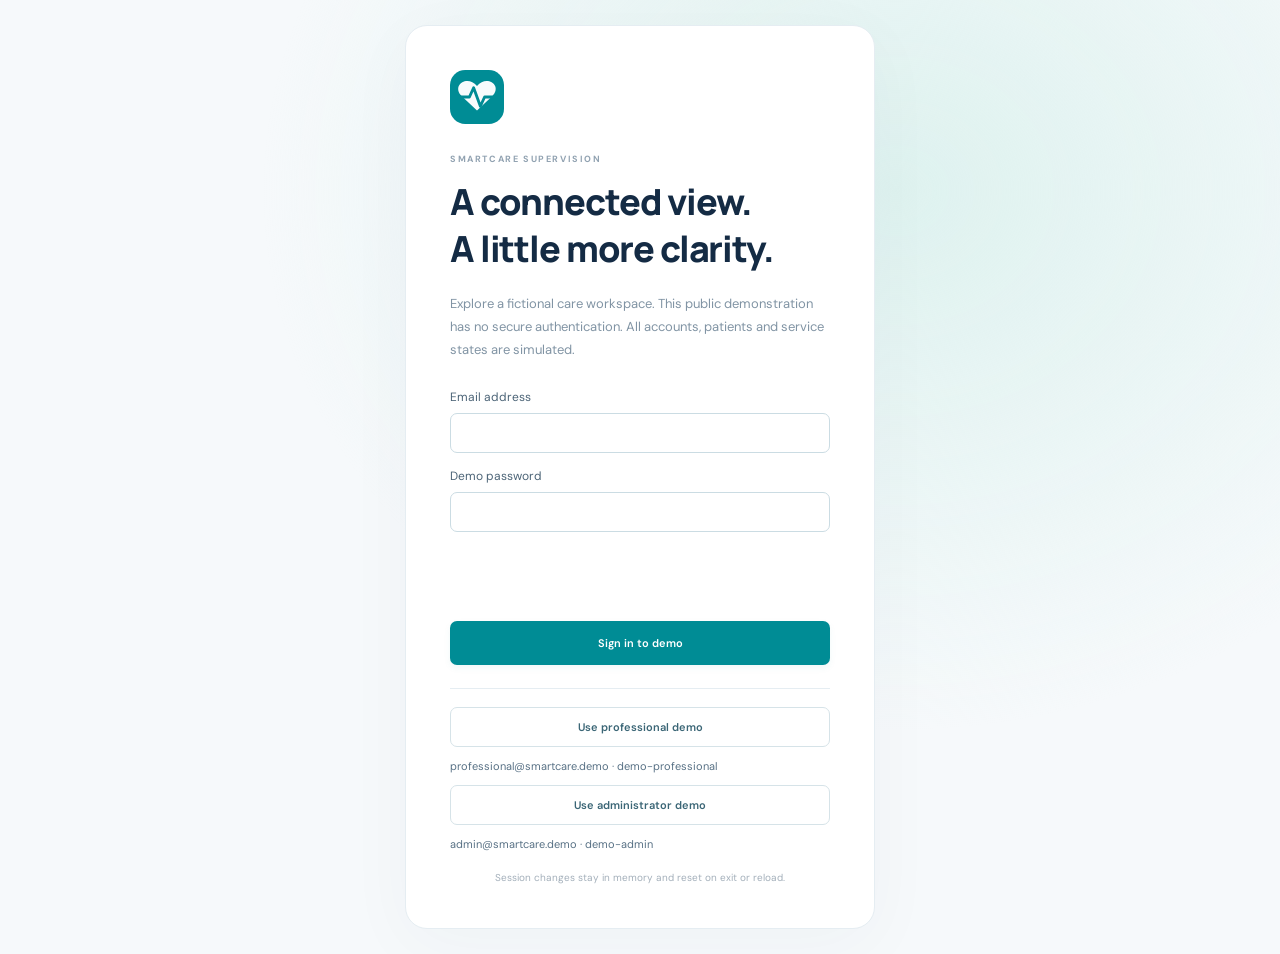
==== frontend/supervision/index.html @ 4664e4dd "Complete patient demo and add supervision application" ====
<!doctype html>
<html lang="en">
<head>
  <meta charset="utf-8">
  <meta name="viewport" content="width=device-width,initial-scale=1">
  <meta name="theme-color" content="#008c95">
  <meta name="description" content="SmartCare professional and administration demonstration workspace. Fictional data only.">
  <title>SmartCare · Supervision</title>
  <link rel="icon" href="./icon.svg" type="image/svg+xml">
  <link rel="manifest" href="./manifest.webmanifest">
  <link rel="stylesheet" href="../patient/styles.css">
  <link rel="stylesheet" href="../shared/forms.css">
  <link rel="stylesheet" href="./styles.css">
  <script type="module" src="./app.mjs"></script>
</head>
<body>
  <a class="skip-link" href="#main-content">Skip to content</a>
  <section class="welcome-screen" id="login-screen">
    <div class="welcome-card">
      <img src="./icon.svg" width="54" height="54" alt="">
      <div class="eyebrow">SMARTCARE SUPERVISION</div>
      <h1>A connected view.<br>A little more clarity.</h1>
      <p>Explore a fictional care workspace. This public demonstration has no secure authentication. All accounts, patients and service states are simulated.</p>
      <form id="login-form" class="login-form">
        <label>Email address<input type="email" name="email" required maxlength="120" autocomplete="username"></label>
        <label>Demo password<input type="password" name="password" required maxlength="100" autocomplete="current-password"></label>
        <p id="login-message" class="form-message" role="status"></p>
        <button class="button button-primary" id="login-submit">Sign in to demo</button>
      </form>
      <div class="demo-access">
        <button class="button button-outline" data-demo-role="professional">Use professional demo</button>
        <small>professional@smartcare.demo · demo-professional</small>
        <button class="button button-outline" data-demo-role="administrator">Use administrator demo</button>
        <small>admin@smartcare.demo · demo-admin</small>
      </div>
      <small>Session changes stay in memory and reset on exit or reload.</small>
    </div>
  </section>
  <div class="app-shell" id="workspace" hidden>
    <aside class="sidebar" aria-label="Main navigation">
      <a class="brand" id="workspace-brand" href="#patients"><img src="./icon.svg" alt="" width="35" height="35"><span>SmartCare<span class="brand-dot">.</span></span></a>
      <div class="portal-label" id="portal-label">PROFESSIONAL PORTAL</div>
      <nav class="navigation" id="navigation"></nav>
      <div class="sidebar-bottom">
        <div class="sidebar-note"><span class="live-dot"></span><span>Demo workspace<br><small>Fictional data · memory only</small></span></div>
        <button class="logout" data-logout>Exit demo</button>
        <div class="profile"><span class="avatar" id="profile-initials"></span><div><strong id="profile-name"></strong><small id="profile-role"></small></div></div>
      </div>
    </aside>
    <div class="main-column">
      <header class="topbar">
        <div class="breadcrumb">Supervision <span>/</span><strong id="breadcrumb">Patients</strong></div>
        <div class="topbar-actions"><span class="demo-label"><span></span>DEMO MODE</span><button class="button button-outline" data-logout>Exit demo</button></div>
      </header>
      <main id="main-content" tabindex="-1">
        <div class="page-heading"><div><div class="eyebrow" id="page-eyebrow">YOUR CARE WORKSPACE</div><h1 id="page-title">Assigned patients</h1><p id="page-description"></p></div><span class="date-label" id="current-date"></span></div>
        <div class="demo-toolbar"><span>Demo preview</span><label class="sr-only" for="preview-state">Demo data state</label>
          <select id="preview-state"><option value="normal">Normal data</option><option value="empty">Empty data</option><option value="error">Service error</option><option value="loading">Loading data</option><option value="unavailable">Services unavailable</option><option value="available">Services available</option></select>
          <span id="workspace-summary">Simulated data only</span>
        </div>
        <div id="view" aria-live="polite"></div>
        <footer class="page-footer"><span>SmartCare / A little clarity, every day.</span><span>Demonstration · No medical recommendations</span></footer>
      </main>
    </div>
  </div>
  <div id="toast" class="toast" role="status" hidden></div>
</body>
</html>
---- frontend/patient/styles.css ----
@import url('https://fonts.googleapis.com/css2?family=DM+Sans:wght@400;450;500;550;600;650;700&family=Manrope:wght@400;500;600;650;700;750;800&display=swap');
:root{--teal:#008c95;--teal-dark:#00727c;--navy:#142b44;--muted:#7a8a9c;--border:#e5edf2;--bg:#f6f9fb;--green:#21ad7b;--radius:14px;font-family:'DM Sans',-apple-system,BlinkMacSystemFont,'Segoe UI',sans-serif;color:var(--navy);background:var(--bg);font-size:14px;font-synthesis:none}*{box-sizing:border-box}body{margin:0}button,a,input,select{-webkit-tap-highlight-color:transparent}button,input,select{font:inherit}button,a{touch-action:manipulation}button{cursor:pointer}a{color:inherit;text-decoration:none}button:disabled{cursor:default;opacity:.4}button:focus-visible,a:focus-visible,select:focus-visible{outline:3px solid #52c2c7;outline-offset:4px}[hidden]{display:none!important}.icon-definitions{position:absolute;width:0;height:0;overflow:hidden}.icon{width:21px;height:21px;fill:none;stroke:currentColor;stroke-width:1.7;stroke-linecap:round;stroke-linejoin:round;flex-shrink:0}.app-shell{display:flex;min-height:100vh}.sidebar{width:224px;position:fixed;inset:0 auto 0 0;border-right:1px solid var(--border);background:#fff;padding:32px 18px 0;display:flex;flex-direction:column;z-index:20}.brand{display:flex;align-items:center;gap:9px;padding:0 10px;font-family:Manrope,sans-serif;font-size:23px;font-weight:800;letter-spacing:-1px}.brand-dot{color:var(--teal)}.portal-label{font-size:9px;font-weight:700;letter-spacing:1.8px;color:#95a3b2;margin:36px 16px 16px}.navigation{display:grid;gap:9px}.navigation a{position:relative;display:flex;align-items:center;gap:13px;padding:15px 17px;border-radius:7px;color:#697b8f;font-weight:500;font-size:13px;min-height:48px}.navigation a:hover{background:#f5f9fa}.navigation a.active{color:var(--teal-dark);background:#e9f7f7;font-weight:700}.navigation a.active:before{content:'';position:absolute;left:0;top:13px;bottom:13px;width:3px;background:var(--teal);border-radius:3px}.navigation a.active use[href='#i-grid']{fill:currentColor;stroke-width:.5}.nav-count{margin-left:auto;background:#d5efee;padding:2px 6px;border-radius:5px;font-size:10px}.sidebar-bottom{margin-top:auto}.sidebar-note{border:1px solid var(--border);border-radius:9px;display:flex;gap:9px;font-size:11px;margin:30px 7px 22px;padding:13px 10px;line-height:1.7}.sidebar-note .live-dot{margin-top:6px}.sidebar-note small{font-size:10px;color:var(--muted)}.logout{display:flex;align-items:center;gap:13px;border:0;background:none;color:#718195;margin:0 0 24px 16px;font-size:12px}.profile{display:flex;align-items:center;gap:9px;margin:0 -18px;padding:19px 22px;border-top:1px solid var(--border)}.profile strong{font-size:11px;font-weight:650;display:block}.profile small{font-size:9px;display:block;margin-top:5px;color:var(--muted)}.avatar{width:33px;height:33px;border-radius:50%;background:#e5f1ed;color:#4c7a6a;display:grid;place-items:center;font-size:10px;font-weight:700;flex-shrink:0}.main-column{margin-left:224px;min-width:0;flex:1}.topbar{height:74px;padding:0 42px;background:#fff;border-bottom:1px solid var(--border);display:flex;align-items:center;justify-content:space-between}.breadcrumb{color:#97a2af;font-size:11px;display:flex;gap:13px;align-items:center}.breadcrumb span{color:#ced7df}.breadcrumb strong{color:#4b6074;font-weight:500}.topbar-actions{display:flex;gap:23px;align-items:center}.demo-label{display:flex;align-items:center;gap:6px;color:#85939f;font-size:9px;letter-spacing:1.25px;font-weight:700}.demo-label>span{width:5px;height:5px;background:var(--teal);border-radius:50%}.icon-button{position:relative;border:0;background:transparent;display:inline-flex;align-items:center;justify-content:center;width:35px;height:35px;border-radius:8px;color:#7c8d9c}.icon-button:hover{background:#eff6f7;color:var(--teal)}.notification-dot{position:absolute;right:6px;top:6px;background:#db775a;width:7px;height:7px;border-radius:100%;border:2px solid #fff}.small-avatar{width:31px;height:31px}main{max-width:1510px;margin:auto;padding:37px 42px 0;outline:none}.page-heading{display:flex;align-items:center;justify-content:space-between;gap:20px;margin-bottom:30px}.eyebrow{font-size:9px;font-weight:700;letter-spacing:1.6px;color:#91a2b1;margin-bottom:9px}h1,h2,h3,p{margin:0}h1{font-family:Manrope,sans-serif;font-size:29px;letter-spacing:-1.15px;line-height:1.3;font-weight:800}.page-heading p{color:#8190a1;font-size:12px;margin-top:9px}.heading-tools{display:flex;align-items:center;gap:17px}.date-label{font-size:11px;color:#8291a0}.button{border:1px solid transparent;border-radius:7px;min-height:40px;display:inline-flex;align-items:center;justify-content:center;gap:8px;padding:10px 15px;font-size:11px;font-weight:600;white-space:nowrap;transition:background .15s,transform .15s}.button:active{transform:translateY(1px)}.button .icon{width:15px;height:15px}.button-subtle{background:#fff;border-color:var(--border);color:#6b7e8e}.button-subtle:hover{border-color:#b4cbcd;color:var(--teal)}.button-primary{background:var(--teal);color:#fff;box-shadow:0 3px 7px #008c9510}.button-primary:hover{background:var(--teal-dark)}.button-outline{background:#fff;border-color:#d6e3e8;color:#3b6676}.button-outline:hover{background:#f1f9f9;border-color:#8abcbf}.reading-meta{display:flex;align-items:center;gap:15px;color:#8b99a8;font-size:10px;margin-bottom:15px}.live-status{display:flex;align-items:center;gap:7px;color:#4b7880;font-weight:600}.live-dot{width:6px;height:6px;border-radius:50%;background:var(--green);display:inline-block;flex-shrink:0;box-shadow:0 0 0 3px #21ad7b0c}.metric-grid{display:grid;grid-template-columns:repeat(3,minmax(0,1fr));gap:19px;margin-bottom:23px}.metric-card{background:#fff;border:1px solid var(--border);border-radius:var(--radius);padding:21px 22px 17px;box-shadow:0 3px 6px #142b4402;min-width:0}.metric-top{display:flex;gap:10px;align-items:center;font-size:12px;font-weight:600}.metric-icon{width:34px;height:34px;border-radius:11px;display:grid;place-items:center;flex-shrink:0}.metric-icon .icon{width:20px;height:20px}.heart-icon{background:#fff0f2;color:#d7677b}.oxygen-icon{background:#eaf7fe;color:#409cc7}.quality-icon{background:#ebf8f2;color:#41a77d}.metric-unit{margin-left:auto;font-size:9px;color:#98a7b4;font-weight:500}.metric-value{display:flex;align-items:baseline;gap:6px;margin-top:15px;min-height:59px}.metric-value strong{font-family:Manrope,sans-serif;letter-spacing:-2px;font-size:43px;font-weight:750;line-height:1.2;font-variant-numeric:tabular-nums}.metric-value>span{font-size:15px;color:#9aa6b3}.sparkline{margin-left:auto;width:94px;height:38px;align-self:center;fill:none;stroke-width:1.6;stroke-linejoin:round}.rose-line{stroke:#dfa2af}.blue-line{stroke:#79bcda}.metric-footer{display:flex;gap:6px;align-items:center;color:#91a0ae;font-size:9px;margin-top:7px}.tiny-dot{display:inline-block;width:5px;height:5px;border-radius:50%;flex-shrink:0}.rose-dot{background:#dc8e9c}.blue-dot{background:#64acd0}.green-dot{background:#26b985}.teal-dot{background:var(--teal)}.quality-value{display:flex;align-items:center;gap:15px;margin-top:17px;min-height:57px}.quality-value strong{font-family:Manrope,sans-serif;font-size:31px;font-weight:700;letter-spacing:-1px;color:#248164}.quality-bars{display:flex;gap:4px;align-items:flex-end;height:31px;margin-left:auto;margin-right:6px}.quality-bars i{width:6px;background:#40ad89;border-radius:2px}.quality-bars i:nth-child(1){height:9px;opacity:.35}.quality-bars i:nth-child(2){height:15px;opacity:.5}.quality-bars i:nth-child(3){height:21px;opacity:.65}.quality-bars i:nth-child(4){height:26px;opacity:.8}.quality-bars i:nth-child(5){height:31px}.dashboard-grid{display:grid;grid-template-columns:minmax(0,1fr) 310px;gap:22px}.panel{background:#fff;border:1px solid var(--border);border-radius:var(--radius);overflow:hidden;box-shadow:0 3px 6px #142b4402}.panel-header{display:flex;justify-content:space-between;align-items:flex-start;gap:15px;padding:24px 24px 16px}.panel h2{font-family:Manrope,sans-serif;font-size:14px;font-weight:750;letter-spacing:-.35px;display:flex;align-items:center;gap:8px}.panel h2 .icon{width:17px;height:17px;color:#7e92a2}.panel-header p{color:#96a4b1;font-size:10px;margin-top:7px;line-height:1.5}.segmented{display:flex;gap:3px;background:#f4f7f9;border:1px solid #edf1f4;border-radius:7px;padding:3px;flex-shrink:0}.segmented button{border:0;background:transparent;font-size:9px;color:#7c90a2;padding:7px 10px;white-space:nowrap;border-radius:5px}.segmented button.selected{background:var(--teal);color:white;box-shadow:0 2px 4px #008c9520}.chart-panel .panel-header{align-items:center}.chart-metric-tabs{display:flex;align-items:center;gap:19px;padding:10px 25px 3px}.chart-tab{border:0;background:transparent;padding:6px 0;display:flex;align-items:center;gap:6px;font-size:10px;color:#9aa8b4}.chart-tab.selected{color:#4a6879}.chart-unit{margin-left:auto;color:#99a8b5;font-size:9px}.chart-container{position:relative;padding:7px 10px 0 4px;min-height:260px}#reading-chart{width:100%;height:284px;display:block;overflow:visible}#reading-chart text{font-family:'DM Sans',sans-serif;font-size:10px;fill:#95a6b5}.chart-bottom{display:flex;justify-content:space-between;align-items:center;gap:10px;margin:2px 24px 0;border-top:1px solid #f0f4f6;padding:17px 0 21px}.chart-bottom p{font-size:9px;line-height:1.7;color:#9caab6}.source-label{white-space:nowrap;letter-spacing:1px;font-size:8px;color:#abb5bf}.chart-tooltip{position:absolute;background:var(--navy);color:white;padding:9px 12px;border-radius:7px;box-shadow:0 4px 20px #142b4420;font-size:11px;pointer-events:none;z-index:5;line-height:1.7}.right-column{display:grid;gap:19px;align-content:start}.compact{padding:19px 20px 8px;align-items:center}.compact h2{font-size:12px}.compact .icon-button{height:24px;width:24px}.device-identity{display:flex;align-items:center;gap:13px;padding:16px 23px 19px}.device-illustration{width:43px;height:50px;border-radius:12px;background:#eff7f8;display:grid;place-items:center;color:#4a8390}.device-illustration .icon{width:28px;height:28px}.device-identity strong{font-size:12px;font-weight:600}.device-connection{font-size:10px;color:#3b967b;margin-top:8px;display:flex;align-items:center;gap:6px}.device-details{border-top:1px solid #eff3f6;margin:0 22px;padding:8px 0 15px;display:grid;gap:15px}.device-details>div{display:flex;justify-content:space-between;gap:10px;font-size:10px}.device-details dt{display:flex;align-items:center;gap:8px;color:#8b9cae}.device-details dt .icon{width:13px;height:13px}.device-details dd{margin:0;color:#607a92;font-size:9px}.text-link{font-size:9px;color:#6d919b;white-space:nowrap}.text-link:hover{color:var(--teal)}.empty-alert{display:flex;align-items:center;flex-direction:column;padding:12px 16px 19px;text-align:center}.check-circle{display:grid;place-items:center;background:#e4f7f0;color:#56b698;border-radius:50%;width:40px;height:40px;margin-bottom:10px}.check-circle .icon{width:20px;height:20px}.empty-alert strong{font-size:11px;font-weight:600}.empty-alert p{color:#95a4b3;font-size:10px;line-height:1.7;margin-top:7px}.quick-actions{border-top:1px solid #eff3f6;padding:15px 17px;display:flex;gap:9px}.quick-actions .button{flex:1;font-size:10px;padding:9px;min-height:37px}.quick-actions .icon{width:13px;height:13px}.demo-footnote{display:flex;align-items:center;gap:8px;margin:22px 0;color:#97a5b3;font-size:9px;line-height:1.7}.demo-footnote .icon{width:13px;height:13px}.page-footer{border-top:1px solid var(--border);display:flex;justify-content:space-between;gap:12px;margin-top:28px;padding:21px 0 25px;color:#a0adba;font-size:9px}.footer-separator{color:#ced7e0;margin:0 9px}.notice{padding:13px 17px;background:#fff6e7;border:1px solid #f3dfb6;border-radius:9px;font-size:11px;line-height:1.7;color:#8a642c;margin-bottom:18px}.table-toolbar{display:flex;align-items:center;flex-wrap:wrap;gap:20px;border-top:1px solid var(--border);border-bottom:1px solid var(--border);padding:18px 24px}.table-toolbar label{font-size:11px;color:#7890a0;display:flex;align-items:center;gap:9px}select{border:1px solid #dce6eb;border-radius:6px;color:#4e687a;background:#fff;padding:8px 28px 8px 10px;font-size:11px}.muted{color:#8d9caa;font-size:10px;margin-left:auto}.table-scroll{overflow-x:auto}table{border-collapse:collapse;width:100%;text-align:left;white-space:nowrap}th{color:#8598a7;background:#f9fbfc;font-size:10px;font-weight:500;padding:14px 24px}td{font-size:11px;padding:14px 24px;border-top:1px solid #eef3f5;color:#5a7386}td:first-child{font-variant-numeric:tabular-nums;color:#4c6477}tbody tr:hover{background:#fbfdfd}.status-chip{font-size:10px;color:#338c73;background:#edf8f3;padding:5px 9px;border-radius:5px;display:inline-block;white-space:nowrap}.status-chip.warning{color:#997032;background:#fff4df}.source-chip{font-size:9px;letter-spacing:.7px;color:#9aa8b2}.pagination{display:flex;justify-content:space-between;align-items:center;gap:10px;padding:19px 24px;border-top:1px solid var(--border);font-size:11px;color:#8b9caa}.pagination>div{display:flex;gap:8px}.pagination .button{min-height:32px;font-size:10px}.alert-list{padding:10px 24px 24px}.large-empty{padding:60px 20px}.large-empty .check-circle{width:54px;height:54px}.large-empty strong{font-size:16px}.large-empty p{font-size:12px}.alert-row{display:flex;align-items:center;gap:15px;padding:18px 0;border-top:1px solid var(--border)}.alert-row:first-child{border-top:0}.alert-row .scenario-icon{flex-shrink:0}.alert-row h3{font-size:12px;font-weight:600}.alert-row p{font-size:10px;line-height:1.7;color:#8a9cac;margin-top:5px}.alert-row>.button{margin-left:auto}.section-note{font-size:10px;color:#96a5b2;margin:15px 3px;line-height:1.7}.device-page-grid{display:grid;grid-template-columns:1fr 1fr;gap:22px}.device-large{padding:23px 24px;display:flex;align-items:center;gap:22px}.device-large>.icon{width:62px;height:62px;padding:12px;background:#edf7f7;border-radius:15px;color:#4e9298}.device-large strong{font-family:Manrope,sans-serif;font-size:16px}.device-large p{font-size:11px;color:#93a3b1;margin-top:6px}.full-details{margin:0 24px 20px}.full-details>div{display:flex;justify-content:space-between;gap:20px;padding:15px 0;border-top:1px solid var(--border);font-size:11px}.full-details dt{color:#8a9dab}.full-details dd{margin:0;text-align:right;color:#587185}.demo-controls .panel-header{padding-bottom:23px}.demo-controls .panel-header>.icon{color:#8da3af}.scenario{display:flex;align-items:center;gap:12px;width:calc(100% - 48px);margin:0 24px;border:0;border-top:1px solid var(--border);background:transparent;text-align:left;padding:18px 0;color:var(--navy)}.scenario:hover strong{color:var(--teal)}.scenario-icon{width:36px;height:36px;border-radius:10px;background:#eaf7f2;color:#40a47f;display:grid;place-items:center}.scenario-icon .icon{width:18px;height:18px}.scenario-icon.amber{background:#fff5e4;color:#c49b58}.scenario-icon.slate{background:#f0f3f6;color:#8398ac}.scenario>span:nth-child(2){flex:1}.scenario strong{display:block;font-size:12px;font-weight:600}.scenario small{display:block;font-size:10px;color:#94a4b2;margin-top:6px;line-height:1.5}.scenario>.icon{width:14px;height:14px;color:#8fa4b3}.inline-note{margin:5px 24px 23px;font-size:10px;line-height:1.7;color:#9aabb7;background:#f7fafb;border-radius:7px;padding:12px}.toast{position:fixed;bottom:27px;left:50%;transform:translateX(-50%);background:var(--navy);color:#fff;font-size:12px;padding:14px 22px;border-radius:9px;box-shadow:0 7px 25px #142b4425;z-index:80;max-width:calc(100% - 32px);line-height:1.6}dialog{max-width:460px;width:calc(100% - 36px);border:1px solid var(--border);border-radius:16px;padding:26px;color:var(--navy);box-shadow:0 20px 60px #142b4425}dialog::backdrop{background:#142b4455;backdrop-filter:blur(3px)}.dialog-heading{display:flex;align-items:center;justify-content:space-between;margin-bottom:20px}.dialog-heading h2{font-family:Manrope,sans-serif;font-size:19px}#alert-dialog-content h3{font-size:15px;margin:12px 0}#alert-dialog-content p{color:#8194a4;font-size:12px;line-height:1.8;margin-bottom:16px}#alert-dialog-content dl{margin-bottom:25px;font-size:12px;line-height:2}#alert-dialog-content dt{color:#8a9daa}#alert-dialog-content dd{margin:0 0 12px}.welcome-screen{min-height:100dvh;display:grid;place-items:center;padding:25px;background:radial-gradient(ellipse at 70% 20%,#def2ef 0,transparent 50%),var(--bg)}.welcome-card{background:white;border:1px solid var(--border);border-radius:22px;max-width:470px;padding:44px;box-shadow:0 15px 70px #143b4b09}.welcome-card>.eyebrow{margin:25px 0 14px}.welcome-card h1{font-size:36px}.welcome-card p{color:#8194a4;font-size:13px;line-height:1.8;margin:19px 0 27px}.welcome-card .button{width:100%;justify-content:space-between}.welcome-card>small{display:block;color:#a3afba;font-size:10px;margin-top:17px;text-align:center}.bad-signal .quality-value strong{color:#b48640}.bad-signal .quality-bars i{background:#cbab6f}.bad-signal .quality-bars i:nth-child(n+3){opacity:.15}.bad-signal .metric-value strong{color:#97a7b5}.offline .quality-value strong{color:#899dad}.offline .quality-bars i{background:#c8d1d8}
@media(min-width:1550px){main{padding-top:44px}.page-heading{margin-bottom:38px}.metric-card{padding:25px 26px 22px}.metric-grid{margin-bottom:26px}.dashboard-grid{grid-template-columns:minmax(0,1fr) 342px}.chart-container{padding-top:25px}#reading-chart{height:324px}.right-column{gap:23px}.compact{padding-top:24px}.device-details{gap:18px}.empty-alert{padding-bottom:23px}.chart-bottom{margin-top:18px}}
@media(max-width:1190px){.sidebar{width:193px;padding-left:12px;padding-right:12px}.brand{font-size:21px}.brand img{width:31px}.main-column{margin-left:193px}.profile{margin:0 -12px;padding-left:20px}.sidebar-note{font-size:10px}.topbar{padding:0 28px}main{padding:30px 28px 0}.dashboard-grid{grid-template-columns:minmax(0,1fr) 275px;gap:17px}.metric-grid{gap:15px}.metric-card{padding:18px 17px 16px}.metric-top{font-size:11px;gap:8px}.metric-unit{display:none}.metric-value strong{font-size:39px}.sparkline{width:66px}.metric-footer{font-size:8px}.quality-value strong{font-size:28px}.quality-bars{gap:3px}.quality-bars i{width:5px}.chart-panel .panel-header{align-items:flex-start;flex-direction:column;gap:16px}.panel-header{padding:21px 20px 13px}.chart-panel .segmented{align-self:flex-end;margin-top:-3px}.compact{padding:17px 17px 8px}.device-details{margin:0 18px}.quick-actions{padding:14px 13px;gap:7px}.quick-actions .button{font-size:9px;padding:8px}.date-label{display:none}.chart-container{padding-top:0}#reading-chart{height:263px}.chart-bottom{margin-right:20px;margin-left:20px}.source-label{display:none}.chart-metric-tabs{padding-top:0}.device-page-grid{grid-template-columns:1fr}}
@media(max-width:950px) and (min-width:701px){.sidebar{width:165px}.main-column{margin-left:165px}.brand{font-size:18px;gap:5px;padding:0 7px}.brand img{width:28px}.navigation a{font-size:12px;padding:14px 12px;gap:10px}.portal-label{font-size:8px;letter-spacing:1.1px;margin-left:12px}.sidebar-note{margin:20px 0}.profile{padding:17px 13px}.profile small{font-size:8px}.logout{margin-left:12px}main{padding:28px 24px 0}.topbar{padding:0 24px}.dashboard-grid{grid-template-columns:1fr}.chart-panel .panel-header{flex-direction:row;align-items:center}.chart-panel .segmented{align-self:center;margin:0}.right-column{grid-template-columns:1fr 1fr}.metric-card{padding:15px 13px}.metric-top{font-size:10px;gap:5px}.metric-icon{width:28px;height:28px;border-radius:9px}.metric-icon .icon{width:17px;height:17px}.metric-value strong{font-size:34px}.sparkline{display:none}.quality-value strong{font-size:24px}.quality-bars{height:25px;gap:2px;margin-right:0;transform:scale(.8);transform-origin:right}.metric-value,.quality-value{min-height:50px}.metric-footer{font-size:7px}.page-heading h1{font-size:26px}.page-heading p{font-size:11px}.page-heading{gap:8px}.heading-tools .button{font-size:10px;padding:8px 10px}.page-footer{font-size:8px}}
@media(max-width:700px){:root{font-size:13px}.sidebar{inset:auto 0 0;width:100%;height:73px;padding:0 12px calc(env(safe-area-inset-bottom,0px));border:0;border-top:1px solid var(--border);background:#ffffffed;backdrop-filter:blur(16px);flex-direction:row}.brand,.portal-label,.sidebar-bottom{display:none}.navigation{display:flex;justify-content:space-around;align-items:center;width:100%;gap:5px}.navigation a{flex:1;flex-direction:column;gap:5px;font-size:9px;padding:9px 8px;min-height:auto;border-radius:8px}.navigation a .icon{width:20px;height:20px}.navigation a.active{background:transparent}.navigation a.active:before{display:none}.nav-count{position:absolute;right:20%;top:4px;font-size:8px;padding:1px 4px}.main-column{margin-left:0;padding-bottom:78px}.topbar{height:67px;padding:0 21px}.breadcrumb{font-size:11px;font-weight:700;color:var(--navy)}.breadcrumb:before{content:'';background:url('./icon.svg') center/contain no-repeat;width:25px;height:25px;margin-right:-6px}.breadcrumb span,.breadcrumb strong{display:none}.topbar-actions{gap:15px}.demo-label{font-size:8px;letter-spacing:1px}.small-avatar{display:none}.topbar-actions .icon-button{width:26px;height:26px}main{padding:26px 20px 0}.page-heading{margin-bottom:21px;align-items:flex-start;gap:10px}.eyebrow{font-size:8px;letter-spacing:1.4px;margin-bottom:7px}.page-heading h1{font-size:26px;letter-spacing:-1px}.page-heading p{font-size:11px;margin-top:7px;line-height:1.5;max-width:245px}.heading-tools{padding-top:22px}.heading-tools .button{font-size:0;padding:0;min-height:32px;width:32px;gap:0;border-radius:50%;background:white}.heading-tools .button .icon{width:14px;height:14px}.heading-tools .button span{position:absolute;width:1px;height:1px;overflow:hidden;clip-path:inset(50%)}.reading-meta{font-size:9px;margin-bottom:13px;justify-content:space-between}.metric-grid{grid-template-columns:1fr 1fr;gap:12px;margin-bottom:17px}.metric-card{padding:15px 15px 13px;border-radius:12px}.metric-top{font-size:10px;gap:7px}.metric-icon{width:27px;height:27px;border-radius:8px}.metric-icon .icon{width:16px;height:16px}.metric-value{margin-top:12px;min-height:44px;gap:5px}.metric-value strong{font-size:36px;letter-spacing:-1.5px}.metric-value>span{font-size:12px}.sparkline{display:none}.metric-footer{font-size:8px;margin-top:5px;line-height:1.5}.metric-card:nth-child(3){grid-column:1/-1;display:grid;grid-template-columns:1fr auto;align-items:center;column-gap:10px;padding:12px 15px}.metric-card:nth-child(3) .metric-top{grid-row:1}.quality-value{margin:0;min-height:28px;gap:12px;grid-column:2;grid-row:1/3}.quality-value strong{font-size:21px;letter-spacing:-.5px}.quality-bars{height:23px;transform:scale(.7);transform-origin:center;gap:3px;width:40px;margin-right:-5px}.metric-card:nth-child(3) .metric-footer{margin:3px 0 0 34px;grid-column:1;grid-row:2;font-size:8px}.dashboard-grid{display:block}.panel{border-radius:12px}.panel-header{padding:19px 18px 13px}.panel h2{font-size:12px}.panel-header p{font-size:9px;line-height:1.6}.chart-panel .panel-header{flex-direction:column;gap:13px}.chart-panel .segmented{margin:0;align-self:flex-start}.segmented{padding:3px}.segmented button{font-size:9px;padding:6px 12px}.chart-metric-tabs{padding:6px 18px 0;gap:17px}.chart-tab{font-size:9px}.chart-container{min-height:185px;padding:0 7px 0 0}#reading-chart{height:auto;aspect-ratio:700/400}#reading-chart text{font-size:14px}.chart-bottom{margin:0 18px;padding:12px 0 15px}.chart-bottom p{font-size:8px}.right-column{display:grid;gap:16px;margin-top:16px}.device-panel .compact{padding:16px 18px 4px}.device-identity{padding:12px 20px 15px}.device-details{display:grid;grid-template-columns:1fr 1fr;gap:14px;margin:0 20px;padding:12px 0 16px}.device-details>div{font-size:9px;flex-direction:column;gap:6px}.device-details>div:first-child{display:none}.device-details dd{padding-left:21px;font-size:10px}.device-illustration{width:39px;height:44px}.device-identity strong{font-size:12px}.device-connection{font-size:10px}.alerts-panel .compact{padding:16px 18px 6px}.empty-alert{padding:14px 20px 18px}.quick-actions{padding:14px 17px}.quick-actions .button{font-size:10px;padding:9px;min-height:39px}.demo-footnote{font-size:8px;margin:18px 2px}.page-footer{font-size:8px;flex-direction:column;gap:8px;padding-bottom:16px;margin-top:22px}.notice{font-size:10px;padding:11px 13px}.table-toolbar{gap:12px;padding:15px 18px}.table-toolbar label{font-size:10px;justify-content:space-between;flex:1 1 100%}select{font-size:10px;max-width:190px}.muted{margin:0;font-size:9px}th,td{font-size:10px;padding:13px 18px}.pagination{padding:15px 18px;font-size:9px}.pagination .button{font-size:9px;padding:7px 9px}.panel-header>.button{font-size:9px;padding:8px 10px;min-height:34px}.panel-header>.button .icon{width:13px}.alert-list{padding:8px 18px 20px}.alert-row{flex-wrap:wrap;gap:11px}.alert-row>div{flex:1}.alert-row>.button{min-height:32px;font-size:10px}.large-empty{padding:40px 10px}.large-empty strong{font-size:14px}.device-large{padding:16px 18px;gap:14px}.device-large strong{font-size:14px}.device-large p{font-size:9px}.full-details{margin:0 18px 16px}.full-details>div{font-size:10px}.scenario{margin:0 18px;width:calc(100% - 36px);padding:16px 0}.scenario small{font-size:9px}.inline-note{margin:10px 18px 18px}.welcome-card{padding:32px}.welcome-card h1{font-size:31px}.toast{bottom:92px;width:max-content;font-size:11px}.chart-tooltip{font-size:10px}}
@media(prefers-reduced-motion:reduce){*{transition:none!important;scroll-behavior:auto!important}}
---- frontend/shared/forms.css ----
input,textarea{font:inherit;border:1px solid #cbdce3;border-radius:7px;padding:11px 12px;color:var(--navy);background:white;min-width:0;max-width:100%}
textarea{resize:vertical;min-height:90px}
input:focus-visible,textarea:focus-visible{outline:3px solid #52c2c7;outline-offset:3px}
.login-form{display:grid;gap:15px;margin:23px 0}
.login-form label,.form-grid label{display:grid;gap:8px;font-size:12px;color:#4c6477}
.login-form .button{justify-content:center;min-height:44px}
.form-message{color:#a34241;font-size:12px;line-height:1.7;min-height:1em}
.demo-access{border-top:1px solid var(--border);padding-top:18px;display:grid;gap:10px}
.demo-access p{margin:0 0 8px!important}
.demo-access small{font-size:11px;color:#587185;line-height:1.7;overflow-wrap:anywhere}
.demo-access .button{justify-content:center}
.mobile-exit{display:none}
.skip-link{position:fixed;top:-60px;left:16px;z-index:100;background:#fff;padding:12px;color:var(--teal)}
.skip-link:focus{top:8px}
@media(max-width:700px){.mobile-exit{display:inline-flex}.topbar-actions{gap:9px}.topbar-actions .mobile-exit{font-size:10px;min-height:36px;padding:7px 10px}.welcome-card{width:100%;padding:28px}.welcome-card h1{font-size:28px}}
---- frontend/supervision/styles.css ----
.sr-only{position:absolute;width:1px;height:1px;overflow:hidden;clip-path:inset(50%)}
.demo-toolbar{display:flex;align-items:center;gap:12px;flex-wrap:wrap;padding:12px 16px;margin-bottom:24px;border:1px solid #cde6e6;border-radius:10px;background:#eef9f8;font-size:11px;color:#406b74}
#workspace-summary{margin-left:auto}
.patient-summary{display:grid;grid-template-columns:repeat(3,minmax(0,1fr));gap:16px;margin-bottom:24px}
.summary-card{background:#fff;padding:20px;border:1px solid var(--border);border-radius:var(--radius)}
.summary-card strong{display:block;font:800 28px Manrope,sans-serif;color:var(--teal);margin-bottom:6px}
.summary-card span{font-size:11px;color:#657c8f}
.filter-bar{display:flex;flex-wrap:wrap;align-items:end;gap:16px;margin-bottom:22px}
.filter-bar label{display:grid;gap:7px;font-size:11px;color:#587185}
.filter-bar input{width:270px;max-width:100%}
.filter-bar select{min-height:40px}
.patients-grid{display:grid;grid-template-columns:repeat(3,minmax(0,1fr));gap:18px}
.patient-card{padding:22px;display:flex;flex-direction:column;gap:18px}
.patient-card h2{font-size:17px;display:block;margin-bottom:7px}
.patient-card .patient-code{font-size:10px;color:#647f90;letter-spacing:1px}
.patient-card-header{display:flex;justify-content:space-between;align-items:flex-start;gap:8px}
.patient-avatar{background:#eaf7f5;color:var(--teal);width:40px;height:40px;border-radius:12px;display:grid;place-items:center;font-weight:700}
.patient-values{display:grid;grid-template-columns:1fr 1fr;gap:8px}
.patient-values strong{font:800 27px Manrope,sans-serif;letter-spacing:-1px}
.patient-values small{color:#7d91a2;font-size:10px;display:block;margin-bottom:6px}
.patient-values .unit{font-size:11px;color:#7d91a2}
.patient-card dl{margin:0;font-size:11px;line-height:1.7}
.patient-card dl>div{display:flex;justify-content:space-between;gap:8px;margin-top:10px}
.patient-card dt{color:#7a8a9c}.patient-card dd{margin:0;text-align:right}
.patient-card .button{margin-top:auto}
.patient-card time{font-size:10px}
.access-check{font-size:11px;line-height:1.8;color:#607f90;margin:24px 0}
.access-check a{color:var(--teal);text-decoration:underline}
.clinical-chart{display:block;width:100%;min-height:180px;padding:10px}
.detail-grid{display:grid;grid-template-columns:1fr 1fr;gap:20px;margin-bottom:22px}
.detail-values{display:flex;gap:28px;padding:20px 24px;flex-wrap:wrap}
.detail-values strong{font:800 32px Manrope,sans-serif;display:block}
.detail-values small{font-size:11px;color:#7a8a9c}
.freshness{font-size:11px;color:#587185;line-height:1.8}
.freshness.stale{color:#9b6730}
.stack{display:grid;gap:22px}
.back-link{display:inline-block;font-size:12px;color:var(--teal);margin-bottom:22px}
.form-grid{display:flex;align-items:end;flex-wrap:wrap;gap:16px;padding:20px 24px;border-top:1px solid var(--border)}
.form-grid label{flex:1;min-width:140px}
.form-grid select{min-height:41px;max-width:100%}
.form-grid input{width:100%}
.row-actions{display:flex;align-items:center;gap:8px}
.row-actions .button{min-height:34px;padding:7px 10px}
.alert-details{padding:0 24px 24px}
.alert-details dl{display:grid;grid-template-columns:140px 1fr;gap:14px;font-size:12px;line-height:1.7}
.alert-details dt{color:#7a8a9c}.alert-details dd{margin:0;overflow-wrap:anywhere}
.alert-details textarea{width:100%}
.alert-details form{display:grid;gap:14px;max-width:600px}
.alert-details .table-scroll{margin-top:20px}
.inline-message{margin:20px 24px;color:#587185;line-height:1.8;font-size:12px}
.state-card{padding:45px 28px;text-align:center}
.state-card h2{display:block;font-size:20px;margin-bottom:12px}
.state-card p{font-size:12px;color:#607f90;line-height:1.8;margin-bottom:18px}
.empty-list{padding:30px 24px;font-size:12px;line-height:1.8;color:#607f90}
.service-grid{display:grid;grid-template-columns:repeat(3,minmax(0,1fr));gap:18px}
.service-card{padding:24px;display:grid;gap:16px}
.service-card h2{font-size:15px}
.service-card p{font-size:11px;line-height:1.7;color:#587185}
.inline-select{width:140px}
.navigation .nav-glyph{width:22px;text-align:center;font-size:18px;line-height:1}
.navigation a span:last-child:not(.nav-count){min-width:0}
.notice strong{display:block;margin-bottom:4px}
@media(max-width:1200px){.patients-grid{grid-template-columns:repeat(2,minmax(0,1fr))}.service-grid{grid-template-columns:1fr 1fr}}
@media(max-width:700px){
  main{padding-left:16px;padding-right:16px}.topbar{padding:0 16px}.topbar-actions .button{font-size:10px;min-height:36px;padding:7px 10px}
  .patients-grid,.detail-grid,.service-grid{grid-template-columns:1fr}
  .patient-summary{gap:9px}.summary-card{padding:14px 10px}.summary-card strong{font-size:23px}.summary-card span{font-size:10px;line-height:1.5}
  .patient-card{padding:20px}.patient-card h2{font-size:17px}.patient-card .button{font-size:12px;min-height:42px}
  .demo-toolbar{gap:10px;font-size:11px;padding:12px}#workspace-summary{margin-left:0;width:100%;font-size:10px}
  .filter-bar{gap:12px}.filter-bar label{flex:1;min-width:120px}.filter-bar input{width:100%}
  .filter-bar select{max-width:100%;font-size:12px}
  .detail-values{padding:18px}.detail-values strong{font-size:27px}.detail-grid{gap:16px}
  .form-grid{padding:18px;gap:15px}.form-grid label{flex-basis:100%}.form-grid .button{width:100%}
  .alert-details{padding:0 18px 20px}.alert-details dl{grid-template-columns:1fr;gap:7px}.alert-details dd{margin-bottom:10px}
  .navigation{gap:0}.navigation a{font-size:9px;padding:9px 2px}.navigation .nav-glyph{font-size:19px}.navigation .nav-count{right:5%;font-size:8px}
  .clinical-chart{min-height:150px}.clinical-chart text{font-size:18px}.breadcrumb{font-size:10px}.topbar-actions{gap:8px}.topbar .demo-label{font-size:7px}
  .page-heading h1{font-size:25px}.page-heading p{max-width:none;font-size:12px}.page-heading{display:block}.status-chip{font-size:10px}
}
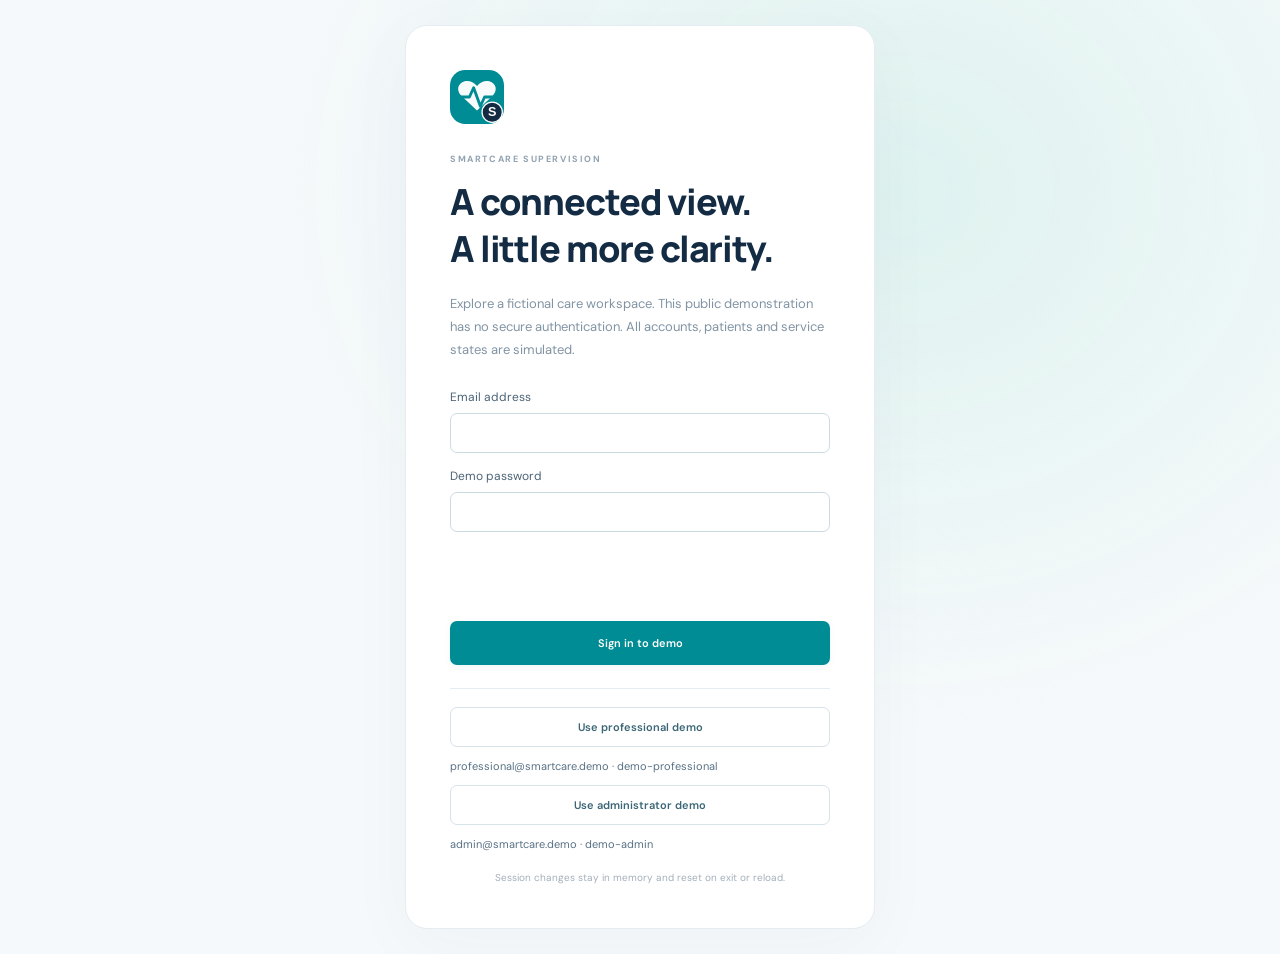
==== commit aac9d15c: "Complete SmartCare week 2 frontend and access tests" ====
--- a/frontend/supervision/index.html
+++ b/frontend/supervision/index.html
@@ -7,6 +7,8 @@
   <meta name="description" content="SmartCare professional and administration demonstration workspace. Fictional data only.">
   <title>SmartCare · Supervision</title>
   <link rel="icon" href="./icon.svg" type="image/svg+xml">
+  <link rel="apple-touch-icon" href="./icon-192.png">
+  <meta name="apple-mobile-web-app-title" content="Supervision">
   <link rel="manifest" href="./manifest.webmanifest">
   <link rel="stylesheet" href="../patient/styles.css">
   <link rel="stylesheet" href="../shared/forms.css">
@@ -14,6 +16,7 @@
   <script type="module" src="./app.mjs"></script>
 </head>
 <body>
+  <div id="connectivity-notice" class="connection-notice" role="status" hidden></div>
   <a class="skip-link" href="#main-content">Skip to content</a>
   <section class="welcome-screen" id="login-screen">
     <div class="welcome-card">
--- a/frontend/shared/forms.css
+++ b/frontend/shared/forms.css
@@ -12,4 +12,30 @@
 .mobile-exit{display:none}
 .skip-link{position:fixed;top:-60px;left:16px;z-index:100;background:#fff;padding:12px;color:var(--teal)}
 .skip-link:focus{top:8px}
+.connection-notice{position:relative;z-index:30;background:#fff4df;border-bottom:1px solid #e4c791;color:#79551f;padding:14px 24px;font-size:13px;line-height:1.7;overflow-wrap:anywhere}
+@media(min-width:701px){.sidebar{top:var(--connection-notice-height,0px)}}
+/* Keep long identifiers and controls inside a 360px viewport. Tables scroll locally. */
+.panel,.welcome-card,.page-heading>div,.filter-bar,.form-grid,.patient-card-header>div{min-width:0}
+.welcome-card,.page-heading h1,.patient-code,.patient-card h2,.inline-message{overflow-wrap:anywhere}
+@media(max-width:700px){
+  .connection-notice{padding:12px 16px;font-size:12px}
+  .login-form input,.login-form select,.login-form textarea,.form-grid input,.form-grid select,.filter-bar input,.filter-bar select{font-size:16px}
+  .button{white-space:normal;line-height:1.5;min-height:44px}
+  .panel-header{flex-wrap:wrap}
+  .panel-header p,.section-note,.inline-note,.chart-bottom p{font-size:11px;line-height:1.7}
+  .table-scroll{max-width:100%;overscroll-behavior-x:contain}
+  .pagination{flex-wrap:wrap;font-size:11px}
+  .status-chip{white-space:normal;line-height:1.5}
+  .navigation a{font-size:11px;min-height:48px}
+  .sidebar{height:84px}
+  .main-column{padding-bottom:94px}
+  .metric-footer,.reading-meta,.device-details>div,.device-details dd,.page-footer,.demo-footnote{font-size:11px;line-height:1.6}
+  .metric-top,.device-connection,.chart-tab,.chart-unit,.segmented button{font-size:11px}
+  .panel-header p,.table-toolbar label,.table-toolbar select,th,td,.status-chip{font-size:12px}
+  .pagination .button{min-height:40px;font-size:12px}
+  .patient-card dd{min-width:0;max-width:65%}
+  .toast{bottom:100px;font-size:12px}
+  main:focus-visible{outline:2px solid var(--teal);outline-offset:-2px}
+}
+@media(max-width:390px){.quality-bars{display:none}}
 @media(max-width:700px){.mobile-exit{display:inline-flex}.topbar-actions{gap:9px}.topbar-actions .mobile-exit{font-size:10px;min-height:36px;padding:7px 10px}.welcome-card{width:100%;padding:28px}.welcome-card h1{font-size:28px}}
